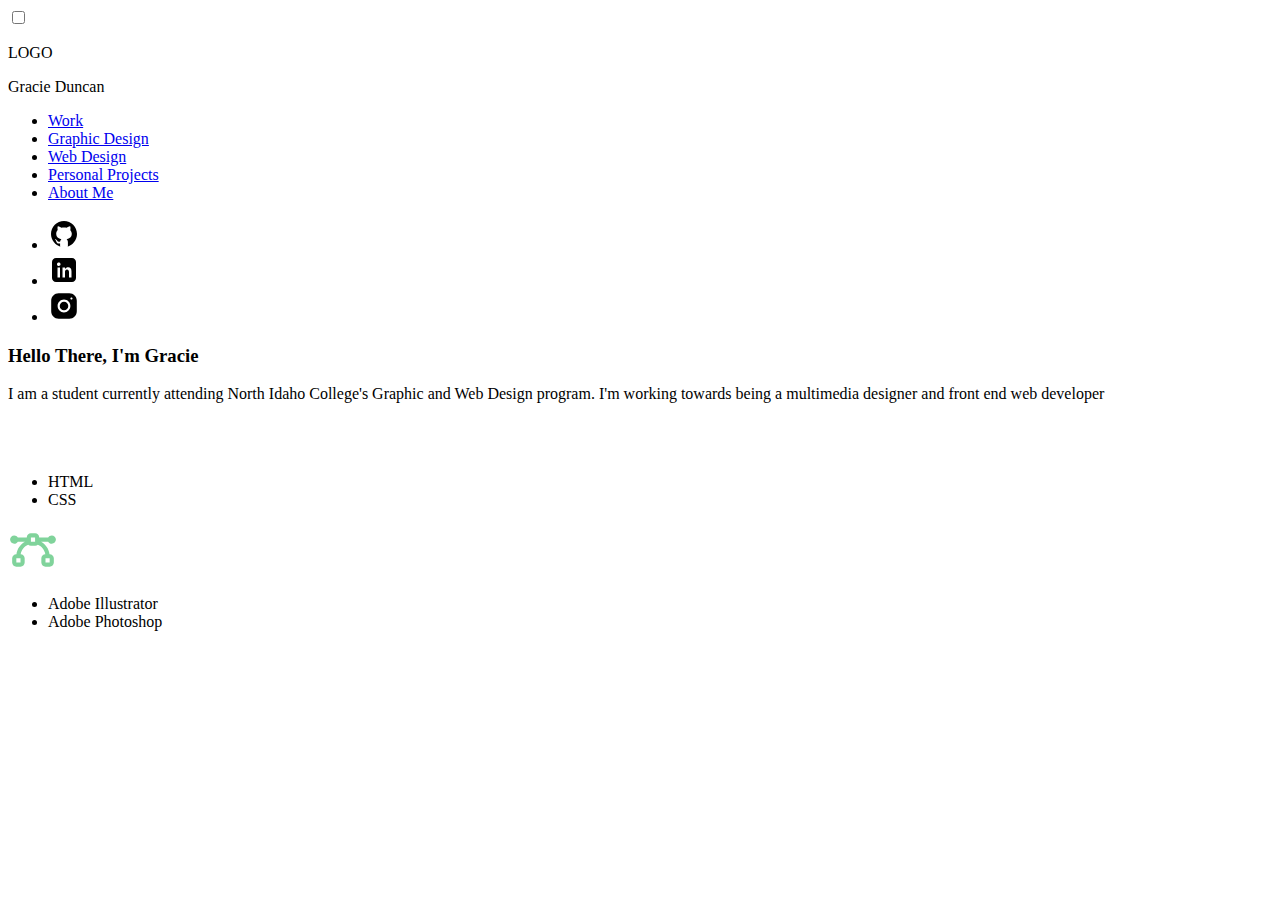
==== about.html @ e685f320 "message update" ====
<!DOCTYPE html>
<html>
<head>
    <title>About Me</title>
    <meta charset="UTF-8">
    <meta name="description" content="Graphic Design Projects">
    <meta name="keywords" content="graphic design, portfolio">
    <meta name="author" content="Gracie Duncan">
    <meta name="viewport" content="width=device-width, initial-scale=1.0">
    <link href="style.css" rel="stylesheet">
    <link rel="preconnect" href="https://fonts.googleapis.com">
    <link rel="preconnect" href="https://fonts.gstatic.com" crossorigin>
    <link
        href="https://fonts.googleapis.com/css2?family=Cabin:ital,wght@0,400;0,700;1,400&family=Catamaran:wght@400;600&family=Mukta:wght@200;400;600&display=swap"
        rel="stylesheet">
</head>
<body>
    <input id="toggle" type="checkbox">
    <div class="mobile-wrapper">
        <label for="toggle" class="ham-lines">
            <span class="line line1"></span>
            <span class="line line2"></span>
            <span class="line line3"></span>
        </label>
    </div>
    <nav>
        <div class="logo"><p>LOGO</p></div>
        <p class="name">Gracie Duncan</p>
        <ul class="nav-items">
            <li id="emphasis"><a href="index.html">Work</a></li>
            <li><a href="#">Graphic Design</a></li>
            <li><a href="#">Web Design</a></li>
            <li><a href="#">Personal Projects</a></li>
            <li id="emphasis" class="on"><a href="about.html">About Me</a></li>
        </ul>
        <ul id="social-media">
            <li><a href="#"><svg class="social" xmlns="http://www.w3.org/2000/svg"  viewBox="0 0 64 64" width="2em" height="2em"><path d="M32 6C17.641 6 6 17.641 6 32c0 12.277 8.512 22.56 19.955 25.286-.592-.141-1.179-.299-1.755-.479V50.85c0 0-.975.325-2.275.325-3.637 0-5.148-3.245-5.525-4.875-.229-.993-.827-1.934-1.469-2.509-.767-.684-1.126-.686-1.131-.92-.01-.491.658-.471.975-.471 1.625 0 2.857 1.729 3.429 2.623 1.417 2.207 2.938 2.577 3.721 2.577.975 0 1.817-.146 2.397-.426.268-1.888 1.108-3.57 2.478-4.774-6.097-1.219-10.4-4.716-10.4-10.4 0-2.928 1.175-5.619 3.133-7.792C19.333 23.641 19 22.494 19 20.625c0-1.235.086-2.751.65-4.225 0 0 3.708.026 7.205 3.338C28.469 19.268 30.196 19 32 19s3.531.268 5.145.738c3.497-3.312 7.205-3.338 7.205-3.338.567 1.474.65 2.99.65 4.225 0 2.015-.268 3.19-.432 3.697C46.466 26.475 47.6 29.124 47.6 32c0 5.684-4.303 9.181-10.4 10.4 1.628 1.43 2.6 3.513 2.6 5.85v8.557c-.576.181-1.162.338-1.755.479C49.488 54.56 58 44.277 58 32 58 17.641 46.359 6 32 6zM33.813 57.93C33.214 57.972 32.61 58 32 58 32.61 58 33.213 57.971 33.813 57.93zM37.786 57.346c-1.164.265-2.357.451-3.575.554C35.429 57.797 36.622 57.61 37.786 57.346zM32 58c-.61 0-1.214-.028-1.813-.07C30.787 57.971 31.39 58 32 58zM29.788 57.9c-1.217-.103-2.411-.289-3.574-.554C27.378 57.61 28.571 57.797 29.788 57.9z"/></svg></a></li>
            <li><a href="#"><svg class="social" xmlns="http://www.w3.org/2000/svg"  viewBox="0 0 64 64" width="2em" height="2em"><path d="M48,8H16c-4.418,0-8,3.582-8,8v32c0,4.418,3.582,8,8,8h32c4.418,0,8-3.582,8-8V16C56,11.582,52.418,8,48,8z M24,47h-5V27h5 V47z M24.029,23.009C23.382,23.669,22.538,24,21.5,24c-1.026,0-1.865-0.341-2.519-1.023S18,21.458,18,20.468 c0-1.02,0.327-1.852,0.981-2.498C19.635,17.323,20.474,17,21.5,17c1.038,0,1.882,0.323,2.529,0.969 C24.676,18.615,25,19.448,25,20.468C25,21.502,24.676,22.349,24.029,23.009z M47,47h-5V35.887C42,32.788,40.214,31,38,31 c-1.067,0-2.274,0.648-2.965,1.469S34,34.331,34,35.594V47h-5V27h5v3.164h0.078c1.472-2.435,3.613-3.644,6.426-3.652 C44.5,26.5,47,29.5,47,34.754V47z"/></svg></a></li>
            <li><a href="#"><?xml version="1.0"?><svg class="social" xmlns="http://www.w3.org/2000/svg"  viewBox="0 0 30 30" width="2em" height="2em">    <path d="M 9.9980469 3 C 6.1390469 3 3 6.1419531 3 10.001953 L 3 20.001953 C 3 23.860953 6.1419531 27 10.001953 27 L 20.001953 27 C 23.860953 27 27 23.858047 27 19.998047 L 27 9.9980469 C 27 6.1390469 23.858047 3 19.998047 3 L 9.9980469 3 z M 22 7 C 22.552 7 23 7.448 23 8 C 23 8.552 22.552 9 22 9 C 21.448 9 21 8.552 21 8 C 21 7.448 21.448 7 22 7 z M 15 9 C 18.309 9 21 11.691 21 15 C 21 18.309 18.309 21 15 21 C 11.691 21 9 18.309 9 15 C 9 11.691 11.691 9 15 9 z M 15 11 A 4 4 0 0 0 11 15 A 4 4 0 0 0 15 19 A 4 4 0 0 0 19 15 A 4 4 0 0 0 15 11 z"/></svg></a></li>
        </ul>
    </nav>
    <main id="aboutme-page">
        <div class="about">
            <div class="portrait"></div>
            <div class="desc">
                <h3>Hello There, I'm Gracie</h3>
                I am a student currently attending North Idaho College's Graphic and Web Design program. I'm working towards being a multimedia designer and front end web developer
            </div>
        </div>
        <div class="skill">
                <div class="web-skill">
                    <?xml version="1.0" encoding="utf-8"?><!-- Uploaded to: SVG Repo, www.svgrepo.com, Generator: SVG Repo Mixer Tools -->
                    <svg class="code-svg" width="50px" height="50px" viewBox="0 0 24 24" fill="none" xmlns="http://www.w3.org/2000/svg">
                        <path d="M7 8L3 11.6923L7 16M17 8L21 11.6923L17 16M14 4L10 20" stroke-width="2" stroke-linecap="round"
                            stroke-linejoin="round" />
                    </svg>
                    <ul>
                        <li>HTML</li>
                        <li>CSS</li>
                    </ul>
                </div>
            <div class="graphic-skill">
            <?xml version="1.0" encoding="UTF-8"?>
            <!-- Uploaded to: SVG Repo, www.svgrepo.com, Generator: SVG Repo Mixer Tools -->
            <svg class="vector-svg"  width="50px" height="50px" viewBox="0 0 24 24" version="1.1" xmlns="http://www.w3.org/2000/svg"
                xmlns:xlink="http://www.w3.org/1999/xlink">
                <title>vector_bezier_line</title>
                <g id="页面-1" stroke="none" stroke-width=".5" fill="none" fill-rule="evenodd">
                    <g id="Editor" transform="translate(-336.000000, -96.000000)">
                        <g id="vector_bezier_line" transform="translate(336.000000, 96.000000)">
                            <path
                                d="M24,0 L24,24 L0,24 L0,0 L24,0 Z M12.5934901,23.257841 L12.5819402,23.2595131 L12.5108777,23.2950439 L12.4918791,23.2987469 L12.4918791,23.2987469 L12.4767152,23.2950439 L12.4056548,23.2595131 C12.3958229,23.2563662 12.3870493,23.2590235 12.3821421,23.2649074 L12.3780323,23.275831 L12.360941,23.7031097 L12.3658947,23.7234994 L12.3769048,23.7357139 L12.4804777,23.8096931 L12.4953491,23.8136134 L12.4953491,23.8136134 L12.5071152,23.8096931 L12.6106902,23.7357139 L12.6232938,23.7196733 L12.6232938,23.7196733 L12.6266527,23.7031097 L12.609561,23.275831 C12.6075724,23.2657013 12.6010112,23.2592993 12.5934901,23.257841 L12.5934901,23.257841 Z M12.8583906,23.1452862 L12.8445485,23.1473072 L12.6598443,23.2396597 L12.6498822,23.2499052 L12.6498822,23.2499052 L12.6471943,23.2611114 L12.6650943,23.6906389 L12.6699349,23.7034178 L12.6699349,23.7034178 L12.678386,23.7104931 L12.8793402,23.8032389 C12.8914285,23.8068999 12.9022333,23.8029875 12.9078286,23.7952264 L12.9118235,23.7811639 L12.8776777,23.1665331 C12.8752882,23.1545897 12.8674102,23.1470016 12.8583906,23.1452862 L12.8583906,23.1452862 Z M12.1430473,23.1473072 C12.1332178,23.1423925 12.1221763,23.1452606 12.1156365,23.1525954 L12.1099173,23.1665331 L12.0757714,23.7811639 C12.0751323,23.7926639 12.0828099,23.8018602 12.0926481,23.8045676 L12.108256,23.8032389 L12.3092106,23.7104931 L12.3186497,23.7024347 L12.3186497,23.7024347 L12.3225043,23.6906389 L12.340401,23.2611114 L12.337245,23.2485176 L12.337245,23.2485176 L12.3277531,23.2396597 L12.1430473,23.1473072 Z"
                                id="MingCute">
            
                            </path>
                            <path 
                                d="M9,6 C9,4.89543 9.89543,4 11,4 L13,4 C14.1046,4 15,4.89543 15,6 L19.2676,6 C19.6134,5.4022 20.2597,5 21,5 C22.1046,5 23,5.89543 23,7 C23,8.10457 22.1046,9 21,9 C20.2597,9 19.6134,8.5978 19.2676,8 L15.876,8 C18.0589,9.21128 19.6156,11.414 19.9381,14 L20,14 C21.1046,14 22,14.8954 22,16 L22,18 C22,19.1046 21.1046,20 20,20 L18,20 C16.8954,20 16,19.1046 16,18 L16,16 C16,14.9231 16.8511,14.045 17.9173,14.0017 C17.5752,11.9587 16.2007,10.2656 14.3485,9.47703 C13.9929,9.80187 13.5196,10 13,10 L11,10 C10.4804,10 10.0071,9.80187 9.65151,9.47704 C7.79932,10.2656 6.42482,11.9587 6.08268,14.0017 C7.14891,14.045 8,14.9231 8,16 L8,18 C8,19.1046 7.10457,20 6,20 L4,20 C2.89543,20 2,19.1046 2,18 L2,16 C2,14.8954 2.89543,14 4,14 L4.06189,14 C4.38437,11.414 5.9411,9.21128 8.12399,8 L4.73244,8 C4.38663,8.5978 3.74028,9 3,9 C1.89543,9 1,8.10457 1,7 C1,5.89543 1.89543,5 3,5 C3.74028,5 4.38663,5.4022 4.73244,6 L9,6 Z M18,16 L20,16 L20,18 L18,18 L18,16 Z M13,6 L11,6 L11,8 L13,8 L13,6 Z M6,18 L6,16 L4,16 L4,18 L6,18 Z"
                                id="形状" fill="#80D39B">
            
                            </path>
                        </g>
                    </g>
                </g>
            </svg>
                <ul>
                    <li>Adobe Illustrator</li>
                    <li>Adobe Photoshop</li>
                </ul>
            </div>
        </div>
    </main>
</body>
</html>
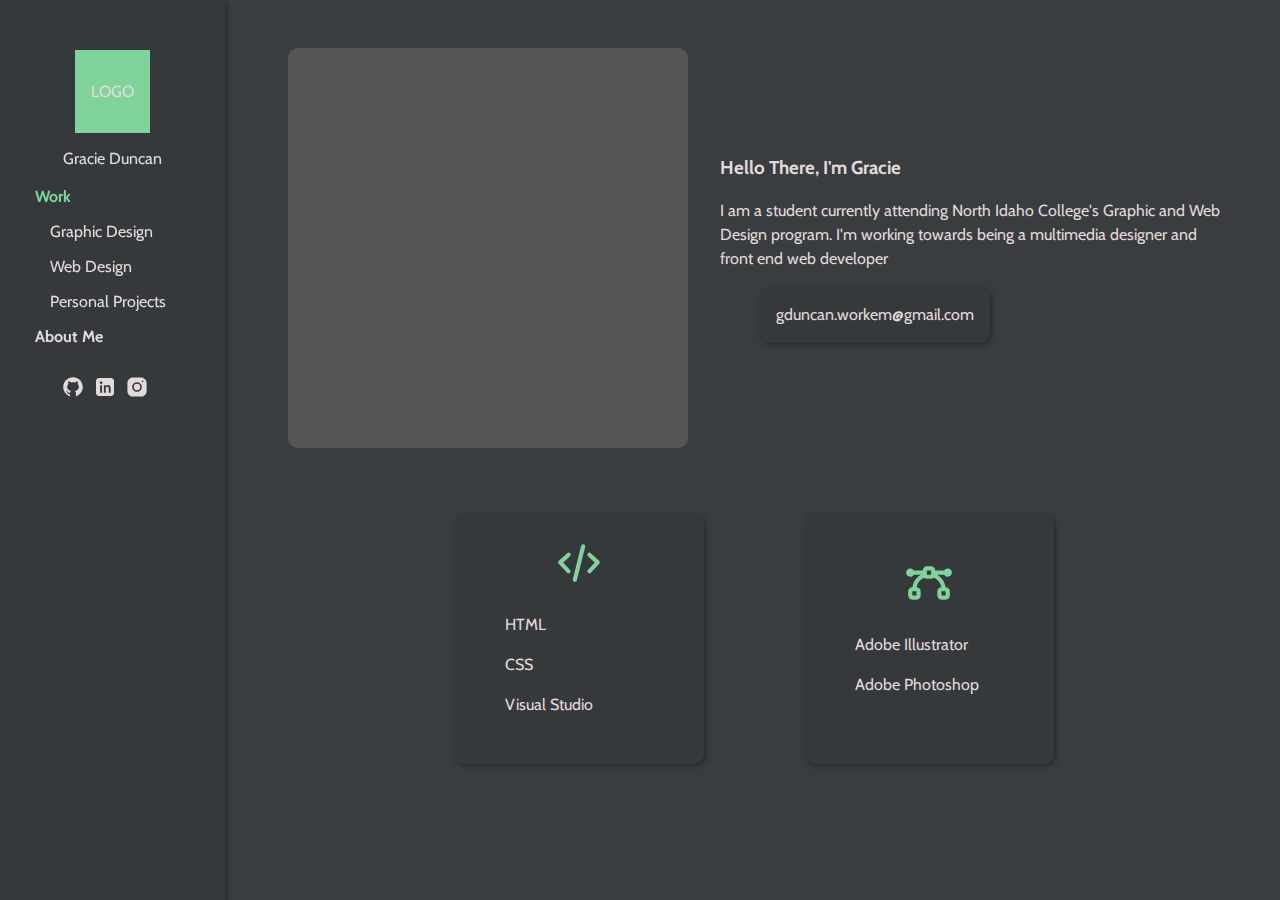
==== commit a2085349: "commit" ====
--- a/about.html
+++ b/about.html
@@ -23,28 +23,49 @@
             <span class="line line3"></span>
         </label>
     </div>
-    <nav>
-        <div class="logo"><p>LOGO</p></div>
-        <p class="name">Gracie Duncan</p>
-        <ul class="nav-items">
-            <li id="emphasis"><a href="index.html">Work</a></li>
-            <li><a href="#">Graphic Design</a></li>
-            <li><a href="#">Web Design</a></li>
-            <li><a href="#">Personal Projects</a></li>
-            <li id="emphasis" class="on"><a href="about.html">About Me</a></li>
-        </ul>
-        <ul id="social-media">
-            <li><a href="#"><svg class="social" xmlns="http://www.w3.org/2000/svg"  viewBox="0 0 64 64" width="2em" height="2em"><path d="M32 6C17.641 6 6 17.641 6 32c0 12.277 8.512 22.56 19.955 25.286-.592-.141-1.179-.299-1.755-.479V50.85c0 0-.975.325-2.275.325-3.637 0-5.148-3.245-5.525-4.875-.229-.993-.827-1.934-1.469-2.509-.767-.684-1.126-.686-1.131-.92-.01-.491.658-.471.975-.471 1.625 0 2.857 1.729 3.429 2.623 1.417 2.207 2.938 2.577 3.721 2.577.975 0 1.817-.146 2.397-.426.268-1.888 1.108-3.57 2.478-4.774-6.097-1.219-10.4-4.716-10.4-10.4 0-2.928 1.175-5.619 3.133-7.792C19.333 23.641 19 22.494 19 20.625c0-1.235.086-2.751.65-4.225 0 0 3.708.026 7.205 3.338C28.469 19.268 30.196 19 32 19s3.531.268 5.145.738c3.497-3.312 7.205-3.338 7.205-3.338.567 1.474.65 2.99.65 4.225 0 2.015-.268 3.19-.432 3.697C46.466 26.475 47.6 29.124 47.6 32c0 5.684-4.303 9.181-10.4 10.4 1.628 1.43 2.6 3.513 2.6 5.85v8.557c-.576.181-1.162.338-1.755.479C49.488 54.56 58 44.277 58 32 58 17.641 46.359 6 32 6zM33.813 57.93C33.214 57.972 32.61 58 32 58 32.61 58 33.213 57.971 33.813 57.93zM37.786 57.346c-1.164.265-2.357.451-3.575.554C35.429 57.797 36.622 57.61 37.786 57.346zM32 58c-.61 0-1.214-.028-1.813-.07C30.787 57.971 31.39 58 32 58zM29.788 57.9c-1.217-.103-2.411-.289-3.574-.554C27.378 57.61 28.571 57.797 29.788 57.9z"/></svg></a></li>
-            <li><a href="#"><svg class="social" xmlns="http://www.w3.org/2000/svg"  viewBox="0 0 64 64" width="2em" height="2em"><path d="M48,8H16c-4.418,0-8,3.582-8,8v32c0,4.418,3.582,8,8,8h32c4.418,0,8-3.582,8-8V16C56,11.582,52.418,8,48,8z M24,47h-5V27h5 V47z M24.029,23.009C23.382,23.669,22.538,24,21.5,24c-1.026,0-1.865-0.341-2.519-1.023S18,21.458,18,20.468 c0-1.02,0.327-1.852,0.981-2.498C19.635,17.323,20.474,17,21.5,17c1.038,0,1.882,0.323,2.529,0.969 C24.676,18.615,25,19.448,25,20.468C25,21.502,24.676,22.349,24.029,23.009z M47,47h-5V35.887C42,32.788,40.214,31,38,31 c-1.067,0-2.274,0.648-2.965,1.469S34,34.331,34,35.594V47h-5V27h5v3.164h0.078c1.472-2.435,3.613-3.644,6.426-3.652 C44.5,26.5,47,29.5,47,34.754V47z"/></svg></a></li>
-            <li><a href="#"><?xml version="1.0"?><svg class="social" xmlns="http://www.w3.org/2000/svg"  viewBox="0 0 30 30" width="2em" height="2em">    <path d="M 9.9980469 3 C 6.1390469 3 3 6.1419531 3 10.001953 L 3 20.001953 C 3 23.860953 6.1419531 27 10.001953 27 L 20.001953 27 C 23.860953 27 27 23.858047 27 19.998047 L 27 9.9980469 C 27 6.1390469 23.858047 3 19.998047 3 L 9.9980469 3 z M 22 7 C 22.552 7 23 7.448 23 8 C 23 8.552 22.552 9 22 9 C 21.448 9 21 8.552 21 8 C 21 7.448 21.448 7 22 7 z M 15 9 C 18.309 9 21 11.691 21 15 C 21 18.309 18.309 21 15 21 C 11.691 21 9 18.309 9 15 C 9 11.691 11.691 9 15 9 z M 15 11 A 4 4 0 0 0 11 15 A 4 4 0 0 0 15 19 A 4 4 0 0 0 19 15 A 4 4 0 0 0 15 11 z"/></svg></a></li>
-        </ul>
-    </nav>
+        <nav>
+            <div class="logo">
+                <p>LOGO</p>
+            </div>
+            <p class="name">Gracie Duncan</p>
+            <ul class="nav-items">
+                <li id="emphasis" class="on"><a href="#">Work</a></li>
+                <li id="graphic"><a href="#">Graphic Design</a></li>
+                <li id="web"><a href>Web Design</a></li>
+                <li id="personal"><a href>Personal Projects</a></li>
+                <li id="emphasis"><a href="about.html">About Me</a></li>
+            </ul>
+            <ul id="social-media">
+                <li><a href="https://github.com/gduncan208" target="_blank"><svg class="social"
+                            xmlns="http://www.w3.org/2000/svg" viewBox="0 0 64 64" width="2em" height="2em">
+                            <path
+                                d="M32 6C17.641 6 6 17.641 6 32c0 12.277 8.512 22.56 19.955 25.286-.592-.141-1.179-.299-1.755-.479V50.85c0 0-.975.325-2.275.325-3.637 0-5.148-3.245-5.525-4.875-.229-.993-.827-1.934-1.469-2.509-.767-.684-1.126-.686-1.131-.92-.01-.491.658-.471.975-.471 1.625 0 2.857 1.729 3.429 2.623 1.417 2.207 2.938 2.577 3.721 2.577.975 0 1.817-.146 2.397-.426.268-1.888 1.108-3.57 2.478-4.774-6.097-1.219-10.4-4.716-10.4-10.4 0-2.928 1.175-5.619 3.133-7.792C19.333 23.641 19 22.494 19 20.625c0-1.235.086-2.751.65-4.225 0 0 3.708.026 7.205 3.338C28.469 19.268 30.196 19 32 19s3.531.268 5.145.738c3.497-3.312 7.205-3.338 7.205-3.338.567 1.474.65 2.99.65 4.225 0 2.015-.268 3.19-.432 3.697C46.466 26.475 47.6 29.124 47.6 32c0 5.684-4.303 9.181-10.4 10.4 1.628 1.43 2.6 3.513 2.6 5.85v8.557c-.576.181-1.162.338-1.755.479C49.488 54.56 58 44.277 58 32 58 17.641 46.359 6 32 6zM33.813 57.93C33.214 57.972 32.61 58 32 58 32.61 58 33.213 57.971 33.813 57.93zM37.786 57.346c-1.164.265-2.357.451-3.575.554C35.429 57.797 36.622 57.61 37.786 57.346zM32 58c-.61 0-1.214-.028-1.813-.07C30.787 57.971 31.39 58 32 58zM29.788 57.9c-1.217-.103-2.411-.289-3.574-.554C27.378 57.61 28.571 57.797 29.788 57.9z" />
+                        </svg></a></li>
+                <li><a href="https://www.linkedin.com/in/gracie-duncan-441498270" target="_blank"><svg class="social"
+                            xmlns="http://www.w3.org/2000/svg" viewBox="0 0 64 64" width="2em" height="2em">
+                            <path
+                                d="M48,8H16c-4.418,0-8,3.582-8,8v32c0,4.418,3.582,8,8,8h32c4.418,0,8-3.582,8-8V16C56,11.582,52.418,8,48,8z M24,47h-5V27h5 V47z M24.029,23.009C23.382,23.669,22.538,24,21.5,24c-1.026,0-1.865-0.341-2.519-1.023S18,21.458,18,20.468 c0-1.02,0.327-1.852,0.981-2.498C19.635,17.323,20.474,17,21.5,17c1.038,0,1.882,0.323,2.529,0.969 C24.676,18.615,25,19.448,25,20.468C25,21.502,24.676,22.349,24.029,23.009z M47,47h-5V35.887C42,32.788,40.214,31,38,31 c-1.067,0-2.274,0.648-2.965,1.469S34,34.331,34,35.594V47h-5V27h5v3.164h0.078c1.472-2.435,3.613-3.644,6.426-3.652 C44.5,26.5,47,29.5,47,34.754V47z" />
+                        </svg></a></li>
+                <li><a href="#">
+                        <?xml version="1.0"?><svg class="social" xmlns="http://www.w3.org/2000/svg" viewBox="0 0 30 30"
+                            width="2em" height="2em">
+                            <path
+                                d="M 9.9980469 3 C 6.1390469 3 3 6.1419531 3 10.001953 L 3 20.001953 C 3 23.860953 6.1419531 27 10.001953 27 L 20.001953 27 C 23.860953 27 27 23.858047 27 19.998047 L 27 9.9980469 C 27 6.1390469 23.858047 3 19.998047 3 L 9.9980469 3 z M 22 7 C 22.552 7 23 7.448 23 8 C 23 8.552 22.552 9 22 9 C 21.448 9 21 8.552 21 8 C 21 7.448 21.448 7 22 7 z M 15 9 C 18.309 9 21 11.691 21 15 C 21 18.309 18.309 21 15 21 C 11.691 21 9 18.309 9 15 C 9 11.691 11.691 9 15 9 z M 15 11 A 4 4 0 0 0 11 15 A 4 4 0 0 0 15 19 A 4 4 0 0 0 19 15 A 4 4 0 0 0 15 11 z" />
+                        </svg>
+                    </a></li>
+            </ul>
+        </nav>
     <main id="aboutme-page">
         <div class="about">
             <div class="portrait"></div>
             <div class="desc">
                 <h3>Hello There, I'm Gracie</h3>
                 I am a student currently attending North Idaho College's Graphic and Web Design program. I'm working towards being a multimedia designer and front end web developer
+                <div class="contact">
+                    <ul>
+                        <li>gduncan.workem@gmail.com</li>
+                    </ul>
+                </div>
             </div>
         </div>
         <div class="skill">
@@ -57,6 +78,7 @@
                     <ul>
                         <li>HTML</li>
                         <li>CSS</li>
+                        <li>Visual Studio</li>
                     </ul>
                 </div>
             <div class="graphic-skill">
--- a/style.css
+++ b/style.css
@@ -0,0 +1,430 @@
+* {
+    box-sizing: border-box;
+}
+:root {
+    font-family: 'Cabin', sans-serif;
+    color: #E2DADB;
+}
+
+html {
+    scroll-behavior: smooth;
+}
+
+p {
+    color: #E2DADB;
+}
+
+::-webkit-scrollbar {
+    width: 8px;
+}
+
+::-webkit-scrollbar-track {
+    background-color: #36393B;
+    border-radius: 10px;
+}
+
+::-webkit-scrollbar-thumb {
+    background-color: #80D39B;
+    border-radius: 10px;
+}
+
+::-webkit-scrollbar-corner {
+    background-color: #3a3d3f;
+}
+
+/* Navbar */
+#toggle {
+    display: none;
+}
+
+nav {
+    display: flex;
+    flex-direction: column;
+    justify-content: flex-start;
+    align-items: center;
+    position: fixed;
+    height: 100%;
+    width: 225px;
+    padding: 50px 0 0 0;
+    margin: 0;
+    background-color: #36393B;
+    box-shadow: 2px 2px 5px #282a2c;
+}
+
+
+.logo {
+    background-color: #80D39B;
+    padding: 1em;
+}
+
+.name {
+    margin-bottom: -10px;
+}
+
+ul {
+    list-style: none;
+}
+
+
+.nav-items {
+    padding: 5px 0;
+    margin-right: 25px;
+}
+
+.nav-items li {
+    padding: .5em 0;
+    margin-left: 15px;
+}
+
+#emphasis {
+    font-weight: bold;
+    padding: .5em 0;
+    margin: 0;
+}
+
+.nav-items a { 
+    display: block;
+    text-decoration: none;
+    color: #E2DADB;
+}
+
+.on a {
+    color: #80D39B;
+}
+
+a:hover, .emphasis  {
+   color: #80D39B;
+}
+
+#social-media {
+    display: flex;
+    flex-direction: row;
+    justify-content: center;
+    margin-top: -1em;
+    margin-right: 8em;
+    padding: 1em 0 0 112px;
+}
+
+.social {
+    fill: #E2DADB;
+    padding: 0 0 .5em;
+}
+
+.social:hover {
+    fill: #80D39B;
+}
+
+.contact-btn {
+    background-color: #80D39B;
+    color: #36393B;
+    padding: .6rem .8rem;
+    border-radius: 10px;
+    font-weight: 600;
+    margin-right: 15px;
+    margin-bottom: 1em;
+    border: none;
+}
+
+/* Footer */ 
+
+.jump {
+    display: flex;
+    flex-direction: row;
+    justify-content: center;
+    align-items: center;
+    padding: 1rem;
+    width: 100%;
+}
+
+.jump a {
+    text-decoration: none;
+    color: #E2DADB;
+}
+
+.jump a:hover{
+    color: #80D39B;
+}
+
+
+
+/* main content*/
+
+body { 
+    display: flex;
+    background-color: #3a3d3f;
+    height: 100%;
+    width: 100;
+    margin: 0;
+    padding: 0;
+}
+
+main {
+    margin-left: 228px;
+    height: 100%;
+    width: 90%;
+    display: flex;
+    flex-direction: column;
+    justify-content: center;
+    align-items: center;
+    flex-flow: row wrap;
+} 
+
+footer {
+    display: flex;
+    flex-direction: row;
+    justify-content: flex-end;
+}
+main img {
+    display: flex;
+    margin: .5em .5em;
+    box-shadow: 2px 2px 5px #282a2c;
+    transition: .8s;
+}
+
+
+img:hover {
+   transform: scale(1.02);
+   position: relative;
+}
+
+.column {
+    display: flex;
+    flex-direction: column;
+    justify-content: center;
+    align-items: flex-start;
+}
+
+
+@media screen and (max-width: 850px) {
+  
+    nav {
+        display: flex;
+        flex-direction: column;
+        justify-content: flex-start;
+        align-items: center;
+        position: fixed;
+        height: 100%;
+        right: 100%;
+        overflow: hidden;
+        transition: all .5s ease-in-out;
+        
+    }
+     
+    input, label {
+        display: block;
+        position: fixed;
+        z-index: 5;
+    }
+    .mobile-wrapper {
+        position: absolute;
+        display: flex;
+        flex-direction: row;
+        justify-content: flex-start;
+        width: 100vw;
+        height: 80px;
+        margin-top: 20px;
+    }
+    .ham-lines {
+        position:absolute;
+        display: flex;
+        flex-direction: column;
+        justify-content: space-between;
+        align-items: center;
+        height: 30px;
+        z-index: 6;
+        margin-left: 20px;
+    }
+
+    .line {
+        background-color:#E2DADB;
+        height: 4px;
+        width: 35px;
+        border-radius: 5px;
+    }
+
+     
+    #toggle:checked ~ nav {
+        display: flex;
+        flex-direction: column;
+        justify-content: flex-start;
+        align-items: center;
+        position: fixed;
+        width: 100vw;
+        height: 100vh;
+        right: 0;
+    }
+
+    #toggle:checked ~ label {
+        cursor: pointer;
+        margin-top: 10px;
+        margin-right: 10px;
+        right: 50%;
+        width: 30px;
+        height: 5px;
+    }
+
+    #toggle:checked ~ .mobile-wrapper {
+        position: fixed;
+        z-index: 10;
+    }
+
+    /* Hamburger Menu Animation */
+    
+  
+    main {
+        margin: 0;
+        margin-top: 60px;
+        height: 100%;
+        width: 100%;
+        display: flex;
+        flex-direction: row;
+        justify-content: center;
+        align-items: center;
+    }
+
+    section {
+        width: 95%;
+        height: 400px;
+        margin: 2% 5%;
+        min-width: 0;
+    }
+
+    #about {
+        display: flex; 
+        justify-content: center;
+        align-items: center;
+        flex-wrap: wrap ;
+        width: 95vw;
+    }
+
+
+}
+
+.fishing2 {
+    display: none;
+}
+
+.rainier600, .rainier500 {
+    display: none;
+}
+
+.frog2 {
+    display: none;
+}
+
+.mtn-painting2 {
+    display: none;
+} 
+
+
+@media only screen and (max-width: 800px) {
+    .fishing1 {
+        display: none;
+    }
+
+    .fishing2 {
+        display: flex;
+    }
+
+    .rainier800 {
+        display: none;
+    }
+
+    .rainier600 {
+        display: flex;
+    }
+
+}
+
+
+ /*ABOUT ME PAGE*/
+
+
+.about {
+    display: flex;
+    flex-direction: row;
+    justify-content: center;
+    align-items: center;
+    flex-wrap: wrap;
+    width: 100%;
+    margin-top: 2em;
+}
+
+.portrait{
+    display: block;
+    height: 400px;
+    width: 400px;
+    background-color: #555555;
+    border-radius: 10px;
+    margin: 1em;
+}
+
+
+.desc{
+    display: block;
+    height: auto;
+    min-width: 200px;
+    max-width: 500px;
+    min-width: 300px;
+    margin: 1em;
+    line-height: 24px;
+}
+
+.skill {
+    display: flex;
+    flex-direction: row;
+    justify-content: center;
+    align-items: center;
+    flex-wrap: wrap;
+    width: 100%;
+    height: auto;
+}
+
+.web-skill li, .graphic-skill li {
+ padding: 5%;
+}
+
+.web-skill, .graphic-skill {
+    display: flex;
+    flex-direction: column;
+    justify-content: center;
+    align-content: center;
+    margin: 50px;
+    background-color:#36393B;
+    box-shadow: 2px 2px 5px #282a2c;
+    border-radius: 10px;
+    height: 250px;
+    width: 250px;
+    transition: .5s;
+}
+
+.web-skill:hover{
+    transform: scale(1.05);
+}
+
+.graphic-skill:hover {
+    transform: scale(1.05);
+}
+
+.code-svg {
+    stroke: #80D39B;
+    align-self: center;
+}
+
+.vector-svg {
+    align-self: center;
+}
+
+.contact {
+    display: flex;
+    flex-direction: column;
+    align-items: flex-start;
+    justify-content: flex-start;
+}
+
+.contact li {
+    padding: 1em;
+    background-color: #36393B;
+    border-radius: 10px;
+    box-shadow: 2px 2px 5px #282a2c;
+}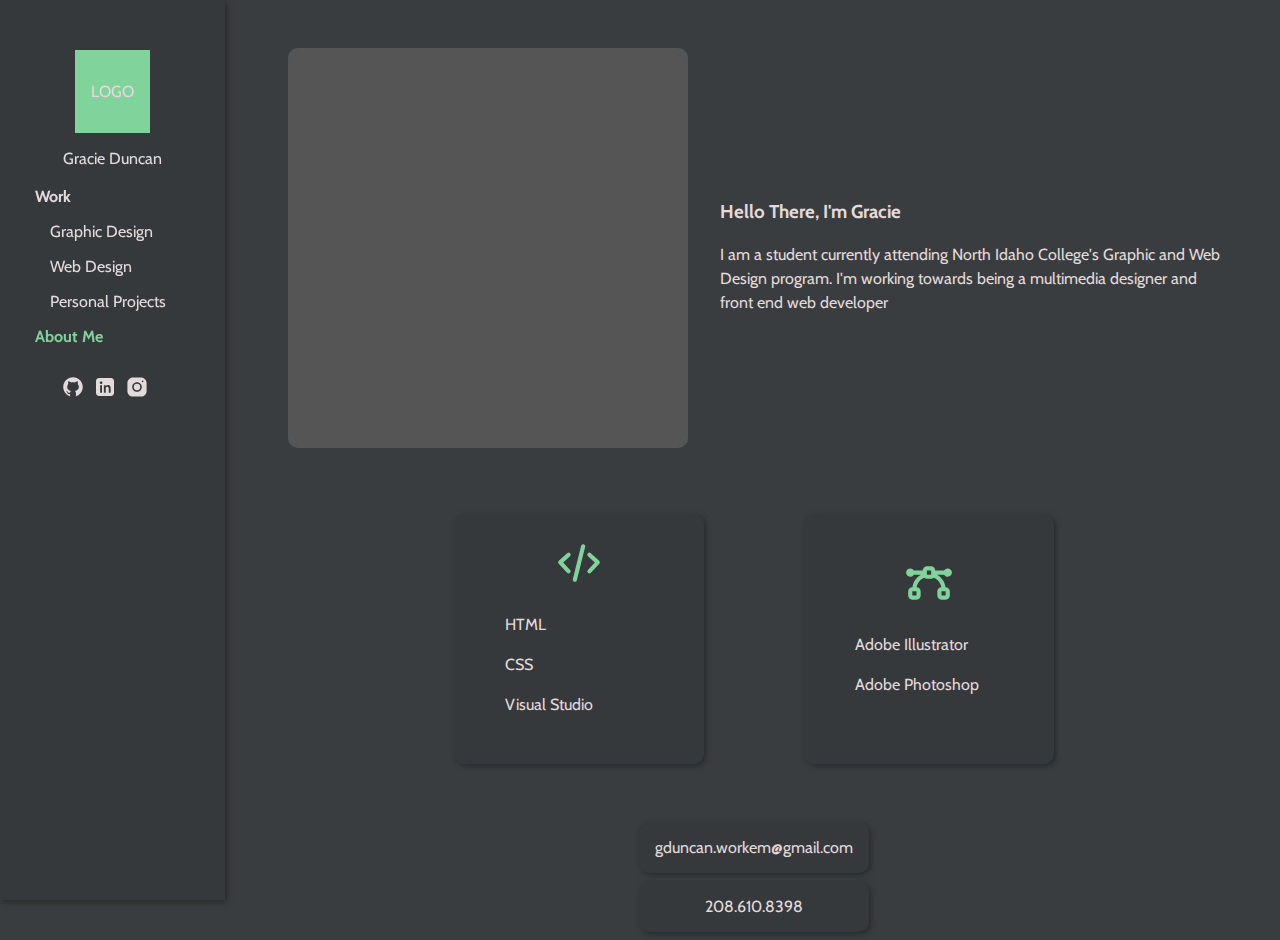
==== commit 17f224ba: "adjust about me page" ====
--- a/about.html
+++ b/about.html
@@ -29,11 +29,11 @@
             </div>
             <p class="name">Gracie Duncan</p>
             <ul class="nav-items">
-                <li id="emphasis" class="on"><a href="#">Work</a></li>
+                <li id="emphasis"><a href="index.html">Work</a></li>
                 <li id="graphic"><a href="#">Graphic Design</a></li>
                 <li id="web"><a href>Web Design</a></li>
                 <li id="personal"><a href>Personal Projects</a></li>
-                <li id="emphasis"><a href="about.html">About Me</a></li>
+                <li id="emphasis" class="on"><a href="about.html">About Me</a></li>
             </ul>
             <ul id="social-media">
                 <li><a href="https://github.com/gduncan208" target="_blank"><svg class="social"
@@ -61,11 +61,6 @@
             <div class="desc">
                 <h3>Hello There, I'm Gracie</h3>
                 I am a student currently attending North Idaho College's Graphic and Web Design program. I'm working towards being a multimedia designer and front end web developer
-                <div class="contact">
-                    <ul>
-                        <li>gduncan.workem@gmail.com</li>
-                    </ul>
-                </div>
             </div>
         </div>
         <div class="skill">
@@ -110,6 +105,12 @@
                 </ul>
             </div>
         </div>
+        <div class="contact">
+            <ul>
+                <li>gduncan.workem@gmail.com</li>
+                <li>208.610.8398</li>
+            </ul>
+        </div>
     </main>
 </body>
 </html>
--- a/style.css
+++ b/style.css
@@ -417,14 +417,29 @@
 
 .contact {
     display: flex;
-    flex-direction: column;
-    align-items: flex-start;
-    justify-content: flex-start;
+    flex-direction: row;
+    align-items: center;
+    justify-content: center;
+    width: 100%;
+}
+
+.contact ul{
+    padding: 0;
+    margin: 0;
 }
 
 .contact li {
+    display: flex;
+    justify-content: center;
+    align-items: center;
     padding: 1em;
     background-color: #36393B;
     border-radius: 10px;
     box-shadow: 2px 2px 5px #282a2c;
+    margin: .5em;
+    transition: .5s;
+}
+
+.contact li:hover {
+    transform: scale(1.05);
 }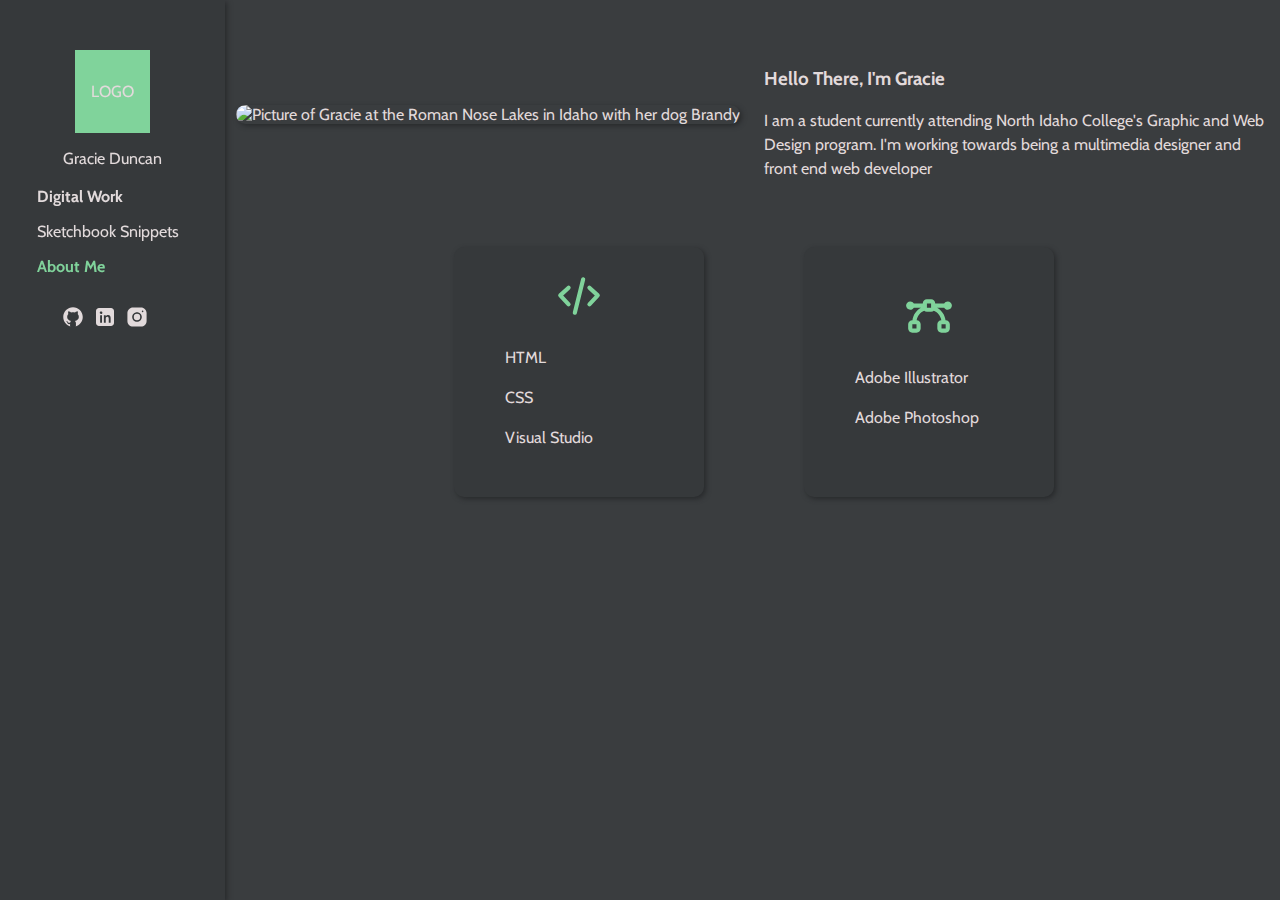
==== commit c2ac8f5a: "responsive add ons" ====
--- a/about.html
+++ b/about.html
@@ -1,5 +1,5 @@
 <!DOCTYPE html>
-<html>
+<html lang="en">
 <head>
     <title>About Me</title>
     <meta charset="UTF-8">
@@ -29,11 +29,9 @@
             </div>
             <p class="name">Gracie Duncan</p>
             <ul class="nav-items">
-                <li id="emphasis"><a href="index.html">Work</a></li>
-                <li id="graphic"><a href="#">Graphic Design</a></li>
-                <li id="web"><a href>Web Design</a></li>
-                <li id="personal"><a href>Personal Projects</a></li>
-                <li id="emphasis" class="on"><a href="about.html">About Me</a></li>
+                <li class="emphasis"><a href="index.html">Digital Work</a></li>
+                <li><a href>Sketchbook Snippets</a></li>
+                <li class="emphasis on"><a href="about.html">About Me</a></li>
             </ul>
             <ul id="social-media">
                 <li><a href="https://github.com/gduncan208" target="_blank"><svg class="social"
@@ -57,7 +55,7 @@
         </nav>
     <main id="aboutme-page">
         <div class="about">
-            <div class="portrait"></div>
+            <img src="assets/photo.png" class="me" alt="Picture of Gracie at the Roman Nose Lakes in Idaho with her dog Brandy">
             <div class="desc">
                 <h3>Hello There, I'm Gracie</h3>
                 I am a student currently attending North Idaho College's Graphic and Web Design program. I'm working towards being a multimedia designer and front end web developer
@@ -105,12 +103,6 @@
                 </ul>
             </div>
         </div>
-        <div class="contact">
-            <ul>
-                <li>gduncan.workem@gmail.com</li>
-                <li>208.610.8398</li>
-            </ul>
-        </div>
     </main>
 </body>
 </html>
--- a/style.css
+++ b/style.css
@@ -76,7 +76,7 @@
     margin-left: 15px;
 }
 
-#emphasis {
+.emphasis {
     font-weight: bold;
     padding: .5em 0;
     margin: 0;
@@ -94,6 +94,7 @@
 
 a:hover, .emphasis  {
    color: #80D39B;
+   transition: .4s ease-in;
 }
 
 #social-media {
@@ -151,6 +152,7 @@
 
 body { 
     display: flex;
+    justify-content: baseline;
     background-color: #3a3d3f;
     height: 100%;
     width: 100;
@@ -194,9 +196,17 @@
     align-items: flex-start;
 }
 
-
+/* Navbar phone */
 @media screen and (max-width: 850px) {
-  
+
+    body {
+        justify-content: center;
+    }
+
+    main {
+        margin: 0;
+    }
+
     nav {
         display: flex;
         flex-direction: column;
@@ -215,6 +225,7 @@
         position: fixed;
         z-index: 5;
     }
+
     .mobile-wrapper {
         position: absolute;
         display: flex;
@@ -224,6 +235,7 @@
         height: 80px;
         margin-top: 20px;
     }
+
     .ham-lines {
         position:absolute;
         display: flex;
@@ -267,20 +279,45 @@
         position: fixed;
         z-index: 10;
     }
+}
 
     /* Hamburger Menu Animation */
-    
-  
-    main {
-        margin: 0;
-        margin-top: 60px;
-        height: 100%;
-        width: 100%;
-        display: flex;
-        flex-direction: row;
-        justify-content: center;
-        align-items: center;
-    }
+
+.ham-lines,
+.ham-lines::before,
+.ham-lines::after {
+  display: block;
+  background-color: #fff;
+  position: absolute;
+  height: 4px;
+  width: 30px;
+  transition: transform 400ms cubic-bezier(0.23, 1, 0.32, 1);
+  border-radius: 2px;
+}
+
+.ham-lines::before {
+  content: '';
+  margin-top: -8px;
+}
+
+.ham-lines::after {
+  content: '';
+  margin-top: 8px;
+}
+
+#toggle:checked + .mobile-wrapper .ham-lines::before {
+  margin-top: 0px;
+  transform: rotate(405deg);
+}
+
+#toggle:checked + .mobile-wrapper .ham-lines{
+  background: rgba(255, 255, 255, 0);
+}
+
+#toggle:checked + .mobile-wrapper .ham-lines::after {
+  margin-top: 0px;
+  transform: rotate(-405deg);
+}
 
     section {
         width: 95%;
@@ -295,12 +332,12 @@
         align-items: center;
         flex-wrap: wrap ;
         width: 95vw;
-    }
-
-
-}
-
-.fishing2 {
+}
+
+
+
+
+.fishing600, .fishing500 {
     display: none;
 }
 
@@ -308,21 +345,26 @@
     display: none;
 }
 
-.frog2 {
-    display: none;
-}
-
-.mtn-painting2 {
+.mtnpainting389, .mtnpainting520, .mtnpainting325 {
     display: none;
 } 
 
+@media only screen and (max-width: 1296px) {
+    .mtnpainting1040, .mtnpainting389, .mtnpainting325 {
+        display: none;
+    }
+
+    .mtnpainting520 {
+        display: flex;
+    }
+}
 
 @media only screen and (max-width: 800px) {
-    .fishing1 {
-        display: none;
-    }
-
-    .fishing2 {
+    .fishing800 {
+        display: none;
+    }
+
+    .fishing600 {
         display: flex;
     }
 
@@ -334,10 +376,52 @@
         display: flex;
     }
 
-}
-
+    .mtnpainting1040, .mtnpainting520, .mtnpainting325 {
+        display: none;
+    }
+
+    .mtnpainting389 {
+        display: flex;
+    }
+
+}
+
+@media only screen and (max-width: 550px) {
+    .rainier800, .rainier600 {
+        display: none;
+    }
+
+    .rainier500 {
+        display: flex;
+    }
+
+    .fishing800, .fishing600 {
+        display: none;
+    }
+
+    .fishing500 {
+        display: flex;
+    }
+
+    .mtnpainting1040, .mtnpainting520, .mtnpainting389 {
+        display: none;
+    }
+
+    .mtnpainting325 {
+        display: flex;
+    }
+}
+
+.rainier-sec {
+ cursor: pointer;
+}
 
  /*ABOUT ME PAGE*/
+
+ .me {
+    border-radius: 10px;
+    box-shadow: 2px 2px 5px #282a2c;
+ }
 
 
 .about {
@@ -418,12 +502,12 @@
 .contact {
     display: flex;
     flex-direction: row;
-    align-items: center;
+    align-items: flex-start;
     justify-content: center;
     width: 100%;
 }
 
-.contact ul{
+ul.contact {
     padding: 0;
     margin: 0;
 }
@@ -437,9 +521,4 @@
     border-radius: 10px;
     box-shadow: 2px 2px 5px #282a2c;
     margin: .5em;
-    transition: .5s;
-}
-
-.contact li:hover {
-    transform: scale(1.05);
-}+}
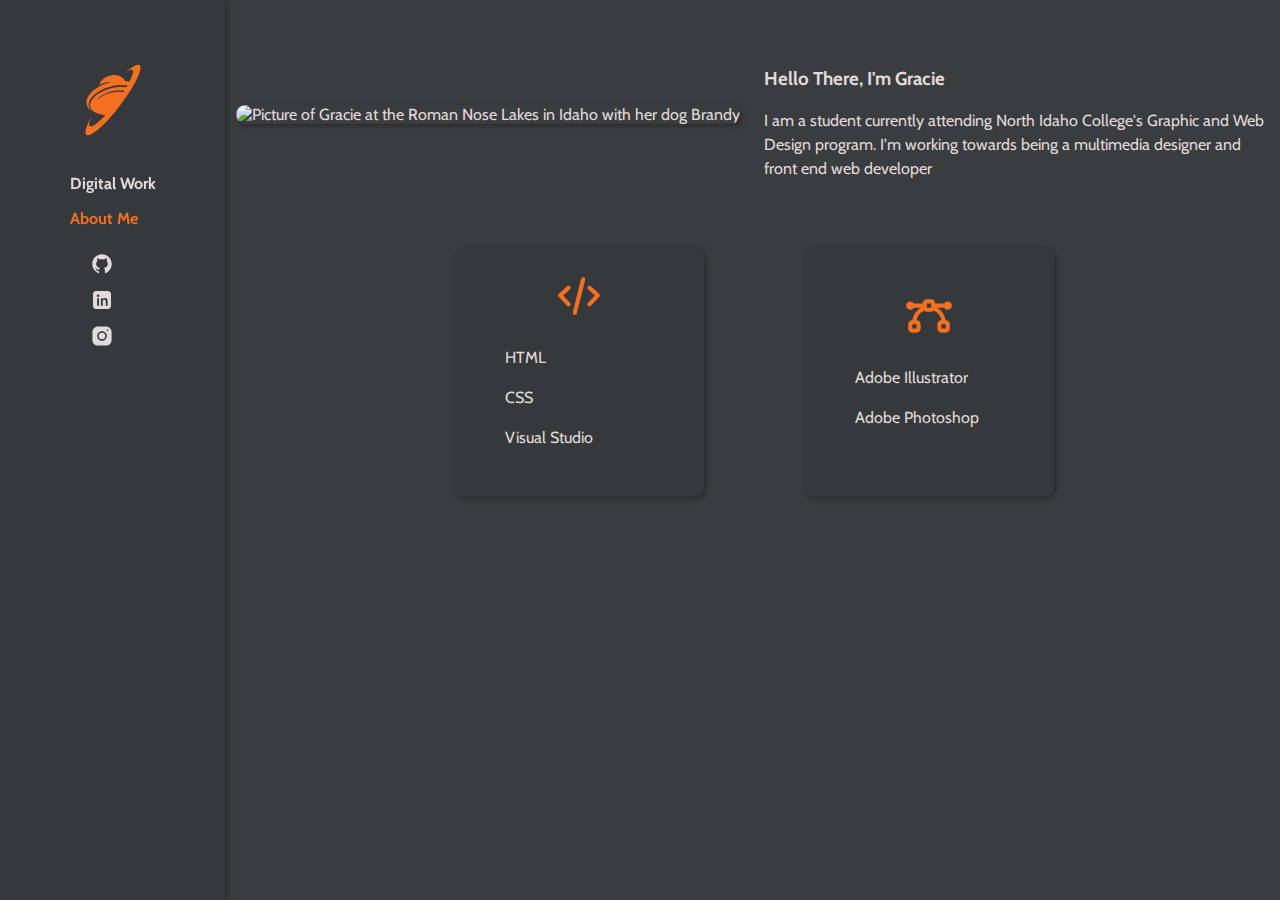
==== commit 48d60b5f: "Little Update" ====
--- a/about.html
+++ b/about.html
@@ -23,36 +23,20 @@
             <span class="line line3"></span>
         </label>
     </div>
-        <nav>
-            <div class="logo">
-                <p>LOGO</p>
-            </div>
-            <p class="name">Gracie Duncan</p>
+    <nav>
+        <img src="assets/anomali.svg" alt="Logo" class="logo">
             <ul class="nav-items">
                 <li class="emphasis"><a href="index.html">Digital Work</a></li>
-                <li><a href>Sketchbook Snippets</a></li>
                 <li class="emphasis on"><a href="about.html">About Me</a></li>
-            </ul>
-            <ul id="social-media">
-                <li><a href="https://github.com/gduncan208" target="_blank"><svg class="social"
-                            xmlns="http://www.w3.org/2000/svg" viewBox="0 0 64 64" width="2em" height="2em">
-                            <path
-                                d="M32 6C17.641 6 6 17.641 6 32c0 12.277 8.512 22.56 19.955 25.286-.592-.141-1.179-.299-1.755-.479V50.85c0 0-.975.325-2.275.325-3.637 0-5.148-3.245-5.525-4.875-.229-.993-.827-1.934-1.469-2.509-.767-.684-1.126-.686-1.131-.92-.01-.491.658-.471.975-.471 1.625 0 2.857 1.729 3.429 2.623 1.417 2.207 2.938 2.577 3.721 2.577.975 0 1.817-.146 2.397-.426.268-1.888 1.108-3.57 2.478-4.774-6.097-1.219-10.4-4.716-10.4-10.4 0-2.928 1.175-5.619 3.133-7.792C19.333 23.641 19 22.494 19 20.625c0-1.235.086-2.751.65-4.225 0 0 3.708.026 7.205 3.338C28.469 19.268 30.196 19 32 19s3.531.268 5.145.738c3.497-3.312 7.205-3.338 7.205-3.338.567 1.474.65 2.99.65 4.225 0 2.015-.268 3.19-.432 3.697C46.466 26.475 47.6 29.124 47.6 32c0 5.684-4.303 9.181-10.4 10.4 1.628 1.43 2.6 3.513 2.6 5.85v8.557c-.576.181-1.162.338-1.755.479C49.488 54.56 58 44.277 58 32 58 17.641 46.359 6 32 6zM33.813 57.93C33.214 57.972 32.61 58 32 58 32.61 58 33.213 57.971 33.813 57.93zM37.786 57.346c-1.164.265-2.357.451-3.575.554C35.429 57.797 36.622 57.61 37.786 57.346zM32 58c-.61 0-1.214-.028-1.813-.07C30.787 57.971 31.39 58 32 58zM29.788 57.9c-1.217-.103-2.411-.289-3.574-.554C27.378 57.61 28.571 57.797 29.788 57.9z" />
-                        </svg></a></li>
-                <li><a href="https://www.linkedin.com/in/gracie-duncan-441498270" target="_blank"><svg class="social"
-                            xmlns="http://www.w3.org/2000/svg" viewBox="0 0 64 64" width="2em" height="2em">
-                            <path
-                                d="M48,8H16c-4.418,0-8,3.582-8,8v32c0,4.418,3.582,8,8,8h32c4.418,0,8-3.582,8-8V16C56,11.582,52.418,8,48,8z M24,47h-5V27h5 V47z M24.029,23.009C23.382,23.669,22.538,24,21.5,24c-1.026,0-1.865-0.341-2.519-1.023S18,21.458,18,20.468 c0-1.02,0.327-1.852,0.981-2.498C19.635,17.323,20.474,17,21.5,17c1.038,0,1.882,0.323,2.529,0.969 C24.676,18.615,25,19.448,25,20.468C25,21.502,24.676,22.349,24.029,23.009z M47,47h-5V35.887C42,32.788,40.214,31,38,31 c-1.067,0-2.274,0.648-2.965,1.469S34,34.331,34,35.594V47h-5V27h5v3.164h0.078c1.472-2.435,3.613-3.644,6.426-3.652 C44.5,26.5,47,29.5,47,34.754V47z" />
-                        </svg></a></li>
-                <li><a href="#">
-                        <?xml version="1.0"?><svg class="social" xmlns="http://www.w3.org/2000/svg" viewBox="0 0 30 30"
-                            width="2em" height="2em">
-                            <path
-                                d="M 9.9980469 3 C 6.1390469 3 3 6.1419531 3 10.001953 L 3 20.001953 C 3 23.860953 6.1419531 27 10.001953 27 L 20.001953 27 C 23.860953 27 27 23.858047 27 19.998047 L 27 9.9980469 C 27 6.1390469 23.858047 3 19.998047 3 L 9.9980469 3 z M 22 7 C 22.552 7 23 7.448 23 8 C 23 8.552 22.552 9 22 9 C 21.448 9 21 8.552 21 8 C 21 7.448 21.448 7 22 7 z M 15 9 C 18.309 9 21 11.691 21 15 C 21 18.309 18.309 21 15 21 C 11.691 21 9 18.309 9 15 C 9 11.691 11.691 9 15 9 z M 15 11 A 4 4 0 0 0 11 15 A 4 4 0 0 0 15 19 A 4 4 0 0 0 19 15 A 4 4 0 0 0 15 11 z" />
-                        </svg>
-                    </a></li>
-            </ul>
-        </nav>
+                <li>
+                <div class="social-media">
+                    <a href="https://github.com/gduncan208" target="_blank"><svg class="social" xmlns="http://www.w3.org/2000/svg"  viewBox="0 0 64 64" width="2em" height="2em"><path d="M32 6C17.641 6 6 17.641 6 32c0 12.277 8.512 22.56 19.955 25.286-.592-.141-1.179-.299-1.755-.479V50.85c0 0-.975.325-2.275.325-3.637 0-5.148-3.245-5.525-4.875-.229-.993-.827-1.934-1.469-2.509-.767-.684-1.126-.686-1.131-.92-.01-.491.658-.471.975-.471 1.625 0 2.857 1.729 3.429 2.623 1.417 2.207 2.938 2.577 3.721 2.577.975 0 1.817-.146 2.397-.426.268-1.888 1.108-3.57 2.478-4.774-6.097-1.219-10.4-4.716-10.4-10.4 0-2.928 1.175-5.619 3.133-7.792C19.333 23.641 19 22.494 19 20.625c0-1.235.086-2.751.65-4.225 0 0 3.708.026 7.205 3.338C28.469 19.268 30.196 19 32 19s3.531.268 5.145.738c3.497-3.312 7.205-3.338 7.205-3.338.567 1.474.65 2.99.65 4.225 0 2.015-.268 3.19-.432 3.697C46.466 26.475 47.6 29.124 47.6 32c0 5.684-4.303 9.181-10.4 10.4 1.628 1.43 2.6 3.513 2.6 5.85v8.557c-.576.181-1.162.338-1.755.479C49.488 54.56 58 44.277 58 32 58 17.641 46.359 6 32 6zM33.813 57.93C33.214 57.972 32.61 58 32 58 32.61 58 33.213 57.971 33.813 57.93zM37.786 57.346c-1.164.265-2.357.451-3.575.554C35.429 57.797 36.622 57.61 37.786 57.346zM32 58c-.61 0-1.214-.028-1.813-.07C30.787 57.971 31.39 58 32 58zM29.788 57.9c-1.217-.103-2.411-.289-3.574-.554C27.378 57.61 28.571 57.797 29.788 57.9z"/></svg></a>
+                    <a href="https://www.linkedin.com/in/gracie-duncan-441498270" target="_blank"><svg class="social" xmlns="http://www.w3.org/2000/svg"  viewBox="0 0 64 64" width="2em" height="2em"><path d="M48,8H16c-4.418,0-8,3.582-8,8v32c0,4.418,3.582,8,8,8h32c4.418,0,8-3.582,8-8V16C56,11.582,52.418,8,48,8z M24,47h-5V27h5 V47z M24.029,23.009C23.382,23.669,22.538,24,21.5,24c-1.026,0-1.865-0.341-2.519-1.023S18,21.458,18,20.468 c0-1.02,0.327-1.852,0.981-2.498C19.635,17.323,20.474,17,21.5,17c1.038,0,1.882,0.323,2.529,0.969 C24.676,18.615,25,19.448,25,20.468C25,21.502,24.676,22.349,24.029,23.009z M47,47h-5V35.887C42,32.788,40.214,31,38,31 c-1.067,0-2.274,0.648-2.965,1.469S34,34.331,34,35.594V47h-5V27h5v3.164h0.078c1.472-2.435,3.613-3.644,6.426-3.652 C44.5,26.5,47,29.5,47,34.754V47z"/></svg></a>
+                    <a href="#"><?xml version="1.0"?><svg class="social" xmlns="http://www.w3.org/2000/svg"  viewBox="0 0 30 30" width="2em" height="2em">    <path d="M 9.9980469 3 C 6.1390469 3 3 6.1419531 3 10.001953 L 3 20.001953 C 3 23.860953 6.1419531 27 10.001953 27 L 20.001953 27 C 23.860953 27 27 23.858047 27 19.998047 L 27 9.9980469 C 27 6.1390469 23.858047 3 19.998047 3 L 9.9980469 3 z M 22 7 C 22.552 7 23 7.448 23 8 C 23 8.552 22.552 9 22 9 C 21.448 9 21 8.552 21 8 C 21 7.448 21.448 7 22 7 z M 15 9 C 18.309 9 21 11.691 21 15 C 21 18.309 18.309 21 15 21 C 11.691 21 9 18.309 9 15 C 9 11.691 11.691 9 15 9 z M 15 11 A 4 4 0 0 0 11 15 A 4 4 0 0 0 15 19 A 4 4 0 0 0 19 15 A 4 4 0 0 0 15 11 z"/></svg></a>
+            </li>
+        </ul>
+        </div>
+</nav>
     <main id="aboutme-page">
         <div class="about">
             <img src="assets/photo.png" class="me" alt="Picture of Gracie at the Roman Nose Lakes in Idaho with her dog Brandy">
@@ -90,7 +74,7 @@
                             </path>
                             <path 
                                 d="M9,6 C9,4.89543 9.89543,4 11,4 L13,4 C14.1046,4 15,4.89543 15,6 L19.2676,6 C19.6134,5.4022 20.2597,5 21,5 C22.1046,5 23,5.89543 23,7 C23,8.10457 22.1046,9 21,9 C20.2597,9 19.6134,8.5978 19.2676,8 L15.876,8 C18.0589,9.21128 19.6156,11.414 19.9381,14 L20,14 C21.1046,14 22,14.8954 22,16 L22,18 C22,19.1046 21.1046,20 20,20 L18,20 C16.8954,20 16,19.1046 16,18 L16,16 C16,14.9231 16.8511,14.045 17.9173,14.0017 C17.5752,11.9587 16.2007,10.2656 14.3485,9.47703 C13.9929,9.80187 13.5196,10 13,10 L11,10 C10.4804,10 10.0071,9.80187 9.65151,9.47704 C7.79932,10.2656 6.42482,11.9587 6.08268,14.0017 C7.14891,14.045 8,14.9231 8,16 L8,18 C8,19.1046 7.10457,20 6,20 L4,20 C2.89543,20 2,19.1046 2,18 L2,16 C2,14.8954 2.89543,14 4,14 L4.06189,14 C4.38437,11.414 5.9411,9.21128 8.12399,8 L4.73244,8 C4.38663,8.5978 3.74028,9 3,9 C1.89543,9 1,8.10457 1,7 C1,5.89543 1.89543,5 3,5 C3.74028,5 4.38663,5.4022 4.73244,6 L9,6 Z M18,16 L20,16 L20,18 L18,18 L18,16 Z M13,6 L11,6 L11,8 L13,8 L13,6 Z M6,18 L6,16 L4,16 L4,18 L6,18 Z"
-                                id="形状" fill="#80D39B">
+                                id="形状" fill=" #F36F21">
             
                             </path>
                         </g>
--- a/style.css
+++ b/style.css
@@ -53,27 +53,14 @@
 
 
 .logo {
-    background-color: #80D39B;
-    padding: 1em;
-}
-
-.name {
-    margin-bottom: -10px;
+    padding: 0;
+    height: 100px;
+    width: 100px;
+    
 }
 
 ul {
     list-style: none;
-}
-
-
-.nav-items {
-    padding: 5px 0;
-    margin-right: 25px;
-}
-
-.nav-items li {
-    padding: .5em 0;
-    margin-left: 15px;
 }
 
 .emphasis {
@@ -88,22 +75,25 @@
     color: #E2DADB;
 }
 
+.nav-items {
+
+    padding: 0;
+    margin: -50 0 0;
+}
+
 .on a {
-    color: #80D39B;
+    color: #F36F21;
 }
 
 a:hover, .emphasis  {
-   color: #80D39B;
+   color: #F36F21;
    transition: .4s ease-in;
 }
 
-#social-media {
-    display: flex;
-    flex-direction: row;
-    justify-content: center;
-    margin-top: -1em;
-    margin-right: 8em;
-    padding: 1em 0 0 112px;
+.social-media {
+    display: flex;
+    flex-direction: column;
+    padding: 1rem;
 }
 
 .social {
@@ -112,11 +102,11 @@
 }
 
 .social:hover {
-    fill: #80D39B;
+    fill: #F36F21;
 }
 
 .contact-btn {
-    background-color: #80D39B;
+    background-color:#F36F21;
     color: #36393B;
     padding: .6rem .8rem;
     border-radius: 10px;
@@ -143,7 +133,7 @@
 }
 
 .jump a:hover{
-    color: #80D39B;
+    color: #F36F21;
 }
 
 
@@ -184,7 +174,7 @@
 }
 
 
-img:hover {
+.sector img:hover {
    transform: scale(1.02);
    position: relative;
 }
@@ -416,6 +406,13 @@
  cursor: pointer;
 }
 
+.brief {
+    display: flex;
+    flex-direction: row;
+    justify-content: center;
+    align-items: flex-start;
+}
+
  /*ABOUT ME PAGE*/
 
  .me {
@@ -491,7 +488,7 @@
 }
 
 .code-svg {
-    stroke: #80D39B;
+    stroke:  #F36F21;
     align-self: center;
 }
 
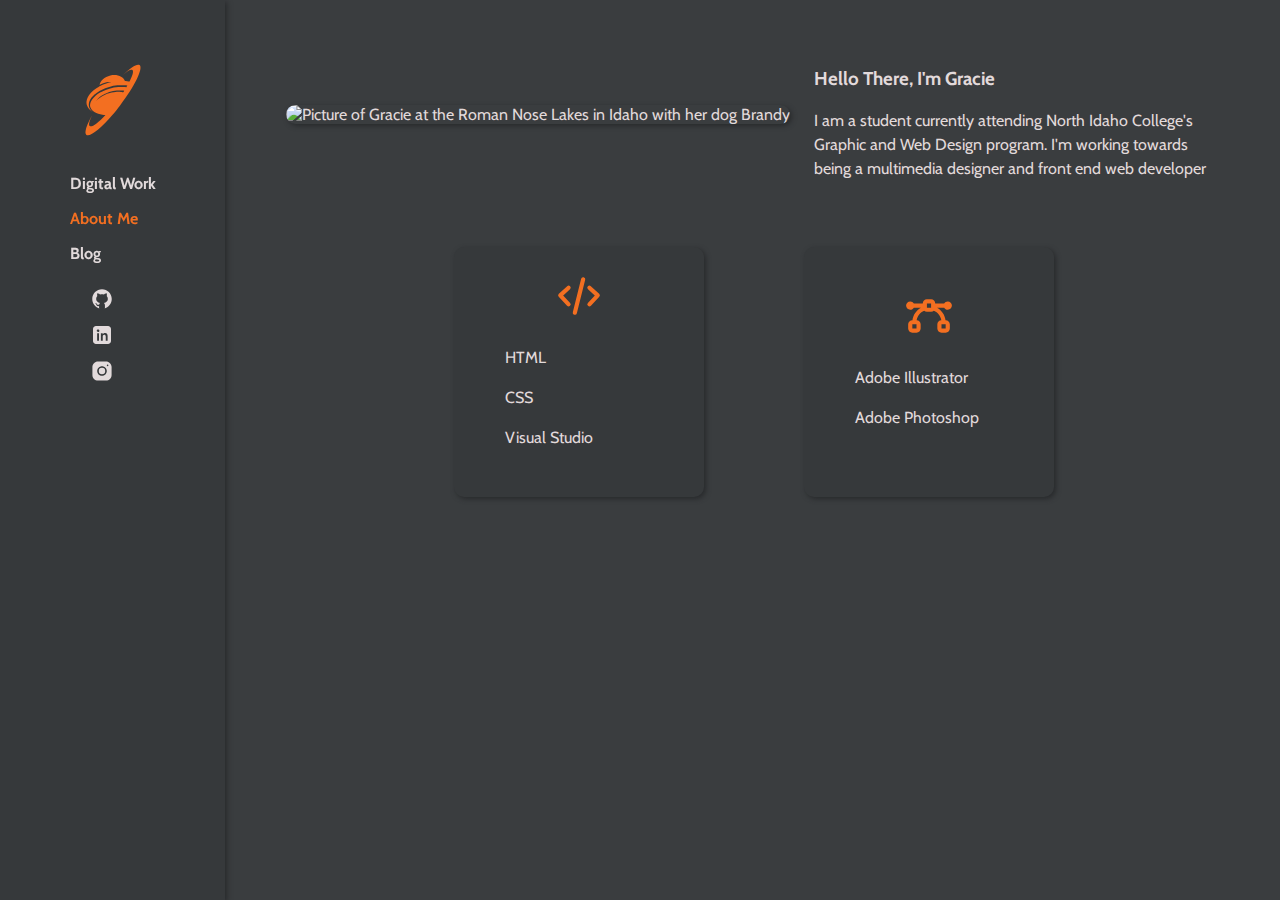
==== commit 2ff9e927: "Added Blog" ====
--- a/about.html
+++ b/about.html
@@ -28,11 +28,11 @@
             <ul class="nav-items">
                 <li class="emphasis"><a href="index.html">Digital Work</a></li>
                 <li class="emphasis on"><a href="about.html">About Me</a></li>
-                <li>
+                <li class="emphasis"><a href="blog.html">Blog</a></li>
                 <div class="social-media">
                     <a href="https://github.com/gduncan208" target="_blank"><svg class="social" xmlns="http://www.w3.org/2000/svg"  viewBox="0 0 64 64" width="2em" height="2em"><path d="M32 6C17.641 6 6 17.641 6 32c0 12.277 8.512 22.56 19.955 25.286-.592-.141-1.179-.299-1.755-.479V50.85c0 0-.975.325-2.275.325-3.637 0-5.148-3.245-5.525-4.875-.229-.993-.827-1.934-1.469-2.509-.767-.684-1.126-.686-1.131-.92-.01-.491.658-.471.975-.471 1.625 0 2.857 1.729 3.429 2.623 1.417 2.207 2.938 2.577 3.721 2.577.975 0 1.817-.146 2.397-.426.268-1.888 1.108-3.57 2.478-4.774-6.097-1.219-10.4-4.716-10.4-10.4 0-2.928 1.175-5.619 3.133-7.792C19.333 23.641 19 22.494 19 20.625c0-1.235.086-2.751.65-4.225 0 0 3.708.026 7.205 3.338C28.469 19.268 30.196 19 32 19s3.531.268 5.145.738c3.497-3.312 7.205-3.338 7.205-3.338.567 1.474.65 2.99.65 4.225 0 2.015-.268 3.19-.432 3.697C46.466 26.475 47.6 29.124 47.6 32c0 5.684-4.303 9.181-10.4 10.4 1.628 1.43 2.6 3.513 2.6 5.85v8.557c-.576.181-1.162.338-1.755.479C49.488 54.56 58 44.277 58 32 58 17.641 46.359 6 32 6zM33.813 57.93C33.214 57.972 32.61 58 32 58 32.61 58 33.213 57.971 33.813 57.93zM37.786 57.346c-1.164.265-2.357.451-3.575.554C35.429 57.797 36.622 57.61 37.786 57.346zM32 58c-.61 0-1.214-.028-1.813-.07C30.787 57.971 31.39 58 32 58zM29.788 57.9c-1.217-.103-2.411-.289-3.574-.554C27.378 57.61 28.571 57.797 29.788 57.9z"/></svg></a>
                     <a href="https://www.linkedin.com/in/gracie-duncan-441498270" target="_blank"><svg class="social" xmlns="http://www.w3.org/2000/svg"  viewBox="0 0 64 64" width="2em" height="2em"><path d="M48,8H16c-4.418,0-8,3.582-8,8v32c0,4.418,3.582,8,8,8h32c4.418,0,8-3.582,8-8V16C56,11.582,52.418,8,48,8z M24,47h-5V27h5 V47z M24.029,23.009C23.382,23.669,22.538,24,21.5,24c-1.026,0-1.865-0.341-2.519-1.023S18,21.458,18,20.468 c0-1.02,0.327-1.852,0.981-2.498C19.635,17.323,20.474,17,21.5,17c1.038,0,1.882,0.323,2.529,0.969 C24.676,18.615,25,19.448,25,20.468C25,21.502,24.676,22.349,24.029,23.009z M47,47h-5V35.887C42,32.788,40.214,31,38,31 c-1.067,0-2.274,0.648-2.965,1.469S34,34.331,34,35.594V47h-5V27h5v3.164h0.078c1.472-2.435,3.613-3.644,6.426-3.652 C44.5,26.5,47,29.5,47,34.754V47z"/></svg></a>
-                    <a href="#"><?xml version="1.0"?><svg class="social" xmlns="http://www.w3.org/2000/svg"  viewBox="0 0 30 30" width="2em" height="2em">    <path d="M 9.9980469 3 C 6.1390469 3 3 6.1419531 3 10.001953 L 3 20.001953 C 3 23.860953 6.1419531 27 10.001953 27 L 20.001953 27 C 23.860953 27 27 23.858047 27 19.998047 L 27 9.9980469 C 27 6.1390469 23.858047 3 19.998047 3 L 9.9980469 3 z M 22 7 C 22.552 7 23 7.448 23 8 C 23 8.552 22.552 9 22 9 C 21.448 9 21 8.552 21 8 C 21 7.448 21.448 7 22 7 z M 15 9 C 18.309 9 21 11.691 21 15 C 21 18.309 18.309 21 15 21 C 11.691 21 9 18.309 9 15 C 9 11.691 11.691 9 15 9 z M 15 11 A 4 4 0 0 0 11 15 A 4 4 0 0 0 15 19 A 4 4 0 0 0 19 15 A 4 4 0 0 0 15 11 z"/></svg></a>
+                    <a href="https://www.instagram.com/anomali.design.dev/"><?xml version="1.0"?><svg class="social" xmlns="http://www.w3.org/2000/svg"  viewBox="0 0 30 30" width="2em" height="2em">    <path d="M 9.9980469 3 C 6.1390469 3 3 6.1419531 3 10.001953 L 3 20.001953 C 3 23.860953 6.1419531 27 10.001953 27 L 20.001953 27 C 23.860953 27 27 23.858047 27 19.998047 L 27 9.9980469 C 27 6.1390469 23.858047 3 19.998047 3 L 9.9980469 3 z M 22 7 C 22.552 7 23 7.448 23 8 C 23 8.552 22.552 9 22 9 C 21.448 9 21 8.552 21 8 C 21 7.448 21.448 7 22 7 z M 15 9 C 18.309 9 21 11.691 21 15 C 21 18.309 18.309 21 15 21 C 11.691 21 9 18.309 9 15 C 9 11.691 11.691 9 15 9 z M 15 11 A 4 4 0 0 0 11 15 A 4 4 0 0 0 15 19 A 4 4 0 0 0 19 15 A 4 4 0 0 0 15 11 z"/></svg></a>
             </li>
         </ul>
         </div>
--- a/style.css
+++ b/style.css
@@ -123,7 +123,7 @@
     flex-direction: row;
     justify-content: center;
     align-items: center;
-    padding: 1rem;
+    padding: 0;
     width: 100%;
 }
 
@@ -445,7 +445,7 @@
     display: block;
     height: auto;
     min-width: 200px;
-    max-width: 500px;
+    max-width: 400px;
     min-width: 300px;
     margin: 1em;
     line-height: 24px;
@@ -519,3 +519,8 @@
     box-shadow: 2px 2px 5px #282a2c;
     margin: .5em;
 }
+
+.blog-post {
+    width: 60%;
+    block-size: fit-content;
+}
